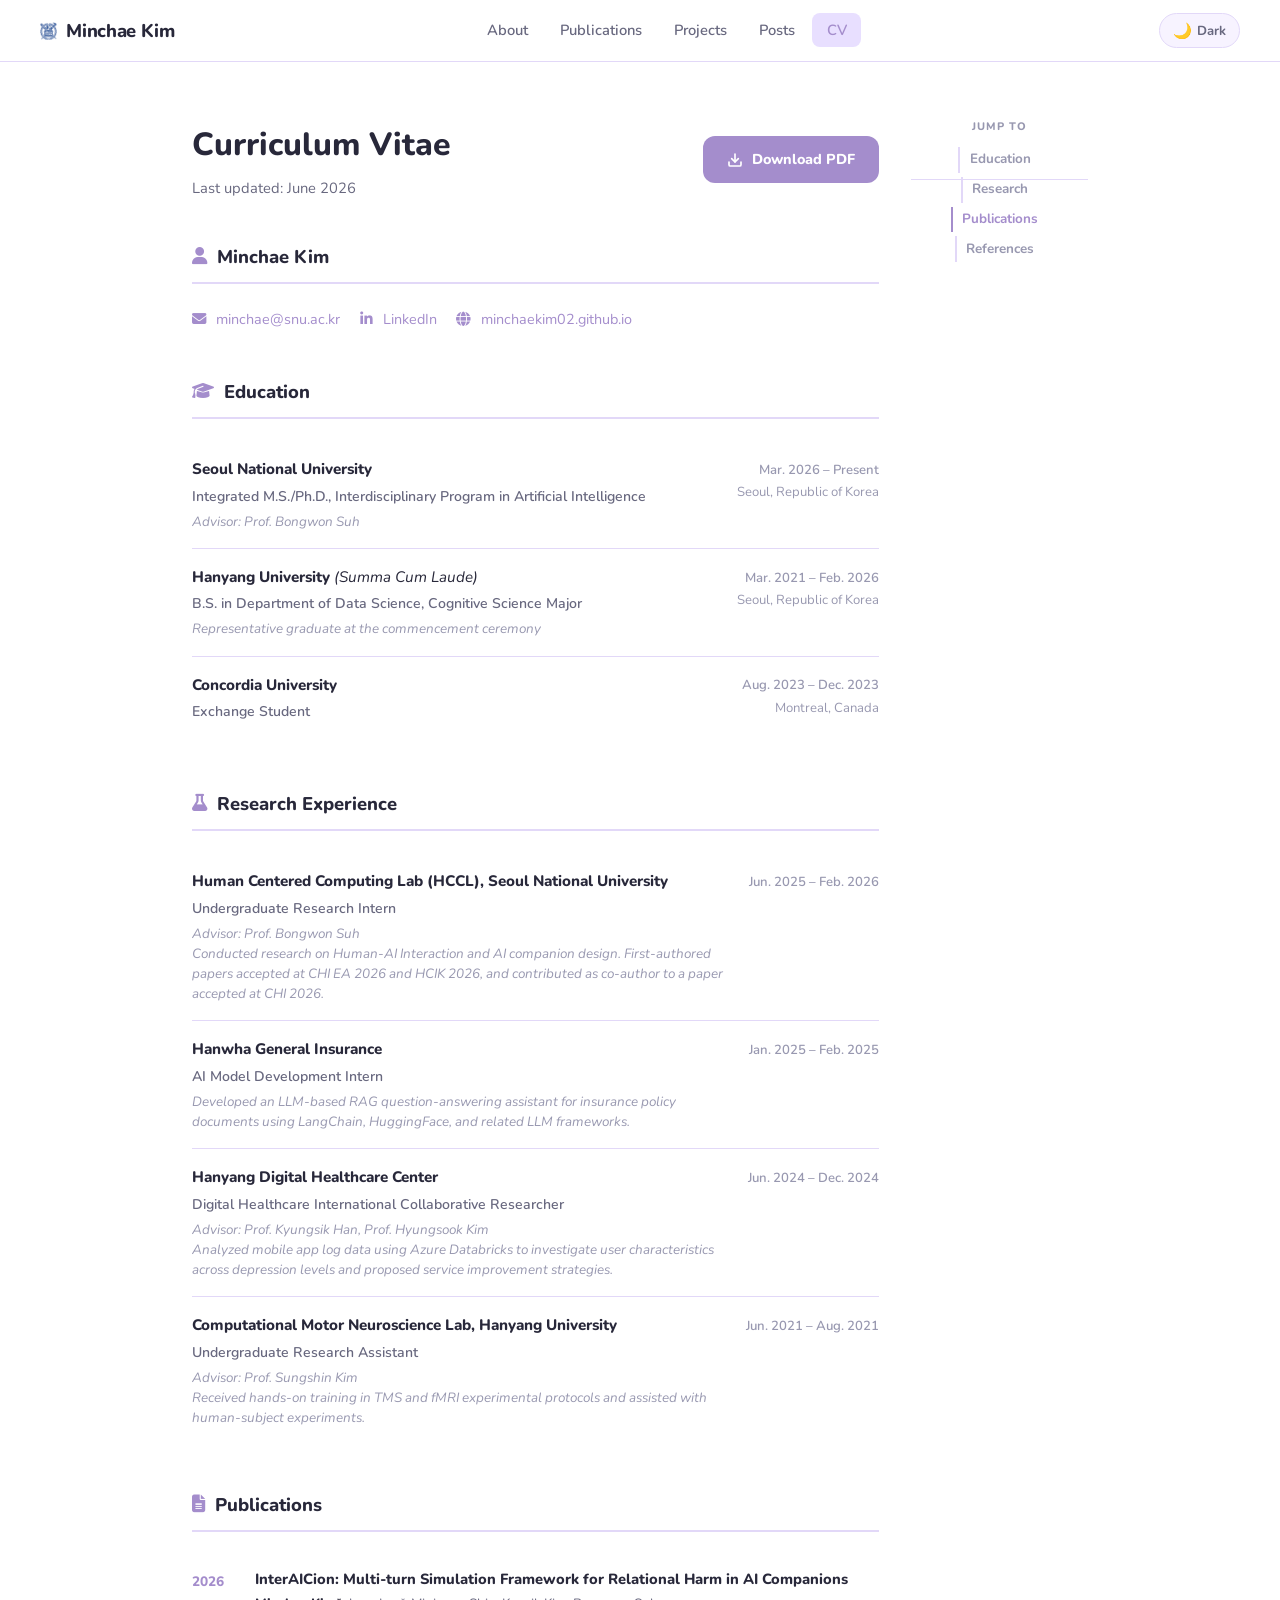
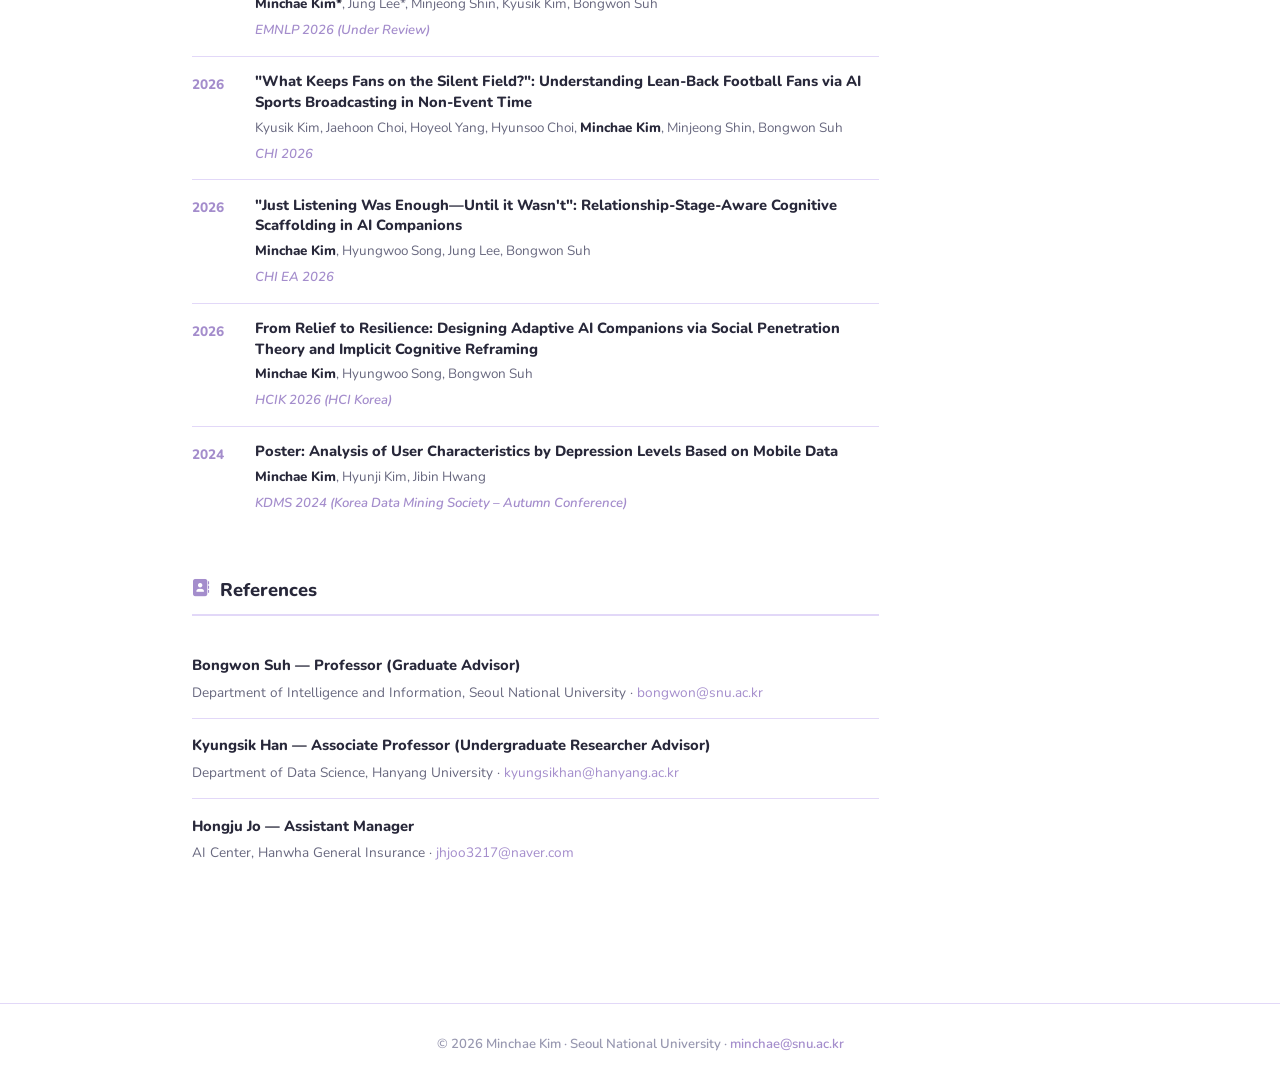
==== cv.html @ 3d3feb3a "Multiple updates: bio underline, pub links+compact+year nav, CV section nav, post revisions - About:" ====
<!DOCTYPE html>
<html lang="en">
<head>
  <meta charset="UTF-8" />
  <meta name="viewport" content="width=device-width, initial-scale=1.0" />
  <title>CV · Minchae Kim</title>
  <link rel="stylesheet" href="assets/css/style.css" />
  <link rel="stylesheet" href="https://cdnjs.cloudflare.com/ajax/libs/font-awesome/6.5.0/css/all.min.css" />
  <script src="assets/js/main.js" defer></script>
</head>
<body>

<nav>
  <div class="nav-logo">
    <img src="assets/img/snu_logo.png" alt="SNU" class="nav-snu-logo">
    <a href="index.html">Minchae Kim</a>
  </div>
  <ul class="nav-links">
    <li><a href="index.html">About</a></li>
    <li><a href="publications.html">Publications</a></li>
    <li><a href="projects.html">Projects</a></li>
    <li><a href="posts.html">Posts</a></li>
    <li><a href="cv.html">CV</a></li>
  </ul>
  <div class="nav-right">
    <button id="theme-toggle" aria-label="Toggle dark mode">
      <span class="icon">🌙</span><span>Dark</span>
    </button>
    <button id="hamburger" class="hamburger" aria-label="Menu">☰</button>
  </div>
</nav>

<main class="page-wrapper">

  <div class="cv-layout">
  <div class="cv-main">
  <div class="cv-header-actions">
    <div>
      <h1 class="page-hero-title" style="margin-bottom:0.25rem;">Curriculum Vitae</h1>
      <p class="page-hero-sub">Last updated: June 2026</p>
    </div>
    <a href="assets/CV_Minchae_Kim_2606.pdf" download class="download-btn">
      <svg xmlns="http://www.w3.org/2000/svg" viewBox="0 0 24 24" fill="none"
           stroke="currentColor" stroke-width="2.5" stroke-linecap="round" stroke-linejoin="round">
        <path d="M21 15v4a2 2 0 0 1-2 2H5a2 2 0 0 1-2-2v-4"/>
        <polyline points="7 10 12 15 17 10"/>
        <line x1="12" y1="15" x2="12" y2="3"/>
      </svg>
      Download PDF
    </a>
  </div>

  <!-- Contact -->
  <div class="cv-section" id="cv-contact">
    <h2 class="cv-section-title">
      <span class="cv-icon"><i class="fas fa-user"></i></span>
      Minchae Kim
    </h2>
    <div style="display:flex; flex-wrap:wrap; gap:1.2rem; font-size:0.9rem; color:var(--text-sub);">
      <span><i class="fas fa-envelope" style="color:var(--accent); margin-right:0.4rem;"></i>
        <a href="mailto:minchae@snu.ac.kr">minchae@snu.ac.kr</a>
      </span>
      <span><i class="fab fa-linkedin-in" style="color:var(--accent); margin-right:0.4rem;"></i>
        <a href="https://www.linkedin.com/in/minchae-kim-1b43672ab/" target="_blank" rel="noopener">LinkedIn</a>
      </span>
<span><i class="fas fa-globe" style="color:var(--accent); margin-right:0.4rem;"></i>
        <a href="https://minchaekim02.github.io" target="_blank" rel="noopener">minchaekim02.github.io</a>
      </span>
    </div>
  </div>

  <!-- Education -->
  <div class="cv-section" id="cv-education">
    <h2 class="cv-section-title">
      <span class="cv-icon"><i class="fas fa-graduation-cap"></i></span>
      Education
    </h2>

    <div class="cv-entry">
      <div class="cv-entry-main">
        <div class="cv-entry-org">Seoul National University</div>
        <div class="cv-entry-role">Integrated M.S./Ph.D., Interdisciplinary Program in Artificial Intelligence</div>
        <div class="cv-entry-detail">Advisor: Prof. Bongwon Suh</div>
      </div>
      <div>
        <div class="cv-entry-date">Mar. 2026 – Present</div>
        <div class="cv-entry-loc">Seoul, Republic of Korea</div>
      </div>
    </div>

    <div class="cv-entry">
      <div class="cv-entry-main">
        <div class="cv-entry-org">Hanyang University <span style="font-weight:400; font-style:italic;">(Summa Cum Laude)</span></div>
        <div class="cv-entry-role">B.S. in Department of Data Science, Cognitive Science Major</div>
        <div class="cv-entry-detail">Representative graduate at the commencement ceremony</div>
      </div>
      <div>
        <div class="cv-entry-date">Mar. 2021 – Feb. 2026</div>
        <div class="cv-entry-loc">Seoul, Republic of Korea</div>
      </div>
    </div>

    <div class="cv-entry">
      <div class="cv-entry-main">
        <div class="cv-entry-org">Concordia University</div>
        <div class="cv-entry-role">Exchange Student</div>
      </div>
      <div>
        <div class="cv-entry-date">Aug. 2023 – Dec. 2023</div>
        <div class="cv-entry-loc">Montreal, Canada</div>
      </div>
    </div>
  </div>

  <!-- Research Experience -->
  <div class="cv-section" id="cv-research">
    <h2 class="cv-section-title">
      <span class="cv-icon"><i class="fas fa-flask"></i></span>
      Research Experience
    </h2>

    <div class="cv-entry">
      <div class="cv-entry-main">
        <div class="cv-entry-org">Human Centered Computing Lab (HCCL), Seoul National University</div>
        <div class="cv-entry-role">Undergraduate Research Intern</div>
        <div class="cv-entry-detail">Advisor: Prof. Bongwon Suh<br>
          Conducted research on Human-AI Interaction and AI companion design. First-authored papers
          accepted at CHI EA 2026 and HCIK 2026, and contributed as co-author to a paper accepted at CHI 2026.
        </div>
      </div>
      <div>
        <div class="cv-entry-date">Jun. 2025 – Feb. 2026</div>
      </div>
    </div>

    <div class="cv-entry">
      <div class="cv-entry-main">
        <div class="cv-entry-org">Hanwha General Insurance</div>
        <div class="cv-entry-role">AI Model Development Intern</div>
        <div class="cv-entry-detail">
          Developed an LLM-based RAG question-answering assistant for insurance policy documents using LangChain, HuggingFace, and related LLM frameworks.
        </div>
      </div>
      <div>
        <div class="cv-entry-date">Jan. 2025 – Feb. 2025</div>
      </div>
    </div>

    <div class="cv-entry">
      <div class="cv-entry-main">
        <div class="cv-entry-org">Hanyang Digital Healthcare Center</div>
        <div class="cv-entry-role">Digital Healthcare International Collaborative Researcher</div>
        <div class="cv-entry-detail">
          Advisor: Prof. Kyungsik Han, Prof. Hyungsook Kim<br>
          Analyzed mobile app log data using Azure Databricks to investigate user characteristics across depression levels and proposed service improvement strategies.
        </div>
      </div>
      <div>
        <div class="cv-entry-date">Jun. 2024 – Dec. 2024</div>
      </div>
    </div>

    <div class="cv-entry">
      <div class="cv-entry-main">
        <div class="cv-entry-org">Computational Motor Neuroscience Lab, Hanyang University</div>
        <div class="cv-entry-role">Undergraduate Research Assistant</div>
        <div class="cv-entry-detail">
          Advisor: Prof. Sungshin Kim<br>
          Received hands-on training in TMS and fMRI experimental protocols and assisted with human-subject experiments.
        </div>
      </div>
      <div>
        <div class="cv-entry-date">Jun. 2021 – Aug. 2021</div>
      </div>
    </div>
  </div>

  <!-- Publications -->
  <div class="cv-section" id="cv-publications">
    <h2 class="cv-section-title">
      <span class="cv-icon"><i class="fas fa-file-alt"></i></span>
      Publications
    </h2>

    <div class="cv-pub-item">
      <div class="cv-pub-year">2026</div>
      <div class="cv-pub-content">
        <div class="cv-pub-title">InterAICion: Multi-turn Simulation Framework for Relational Harm in AI Companions</div>
        <div class="cv-pub-authors"><strong>Minchae Kim*</strong>, Jung Lee*, Minjeong Shin, Kyusik Kim, Bongwon Suh</div>
        <div class="cv-pub-venue">EMNLP 2026 (Under Review)</div>
      </div>
    </div>

    <div class="cv-pub-item">
      <div class="cv-pub-year">2026</div>
      <div class="cv-pub-content">
        <div class="cv-pub-title">"What Keeps Fans on the Silent Field?": Understanding Lean-Back Football Fans via AI Sports Broadcasting in Non-Event Time</div>
        <div class="cv-pub-authors">Kyusik Kim, Jaehoon Choi, Hoyeol Yang, Hyunsoo Choi, <strong>Minchae Kim</strong>, Minjeong Shin, Bongwon Suh</div>
        <div class="cv-pub-venue">CHI 2026</div>
      </div>
    </div>

    <div class="cv-pub-item">
      <div class="cv-pub-year">2026</div>
      <div class="cv-pub-content">
        <div class="cv-pub-title">"Just Listening Was Enough—Until it Wasn't": Relationship-Stage-Aware Cognitive Scaffolding in AI Companions</div>
        <div class="cv-pub-authors"><strong>Minchae Kim</strong>, Hyungwoo Song, Jung Lee, Bongwon Suh</div>
        <div class="cv-pub-venue">CHI EA 2026</div>
      </div>
    </div>

    <div class="cv-pub-item">
      <div class="cv-pub-year">2026</div>
      <div class="cv-pub-content">
        <div class="cv-pub-title">From Relief to Resilience: Designing Adaptive AI Companions via Social Penetration Theory and Implicit Cognitive Reframing</div>
        <div class="cv-pub-authors"><strong>Minchae Kim</strong>, Hyungwoo Song, Bongwon Suh</div>
        <div class="cv-pub-venue">HCIK 2026 (HCI Korea)</div>
      </div>
    </div>

    <div class="cv-pub-item">
      <div class="cv-pub-year">2024</div>
      <div class="cv-pub-content">
        <div class="cv-pub-title">Poster: Analysis of User Characteristics by Depression Levels Based on Mobile Data</div>
        <div class="cv-pub-authors"><strong>Minchae Kim</strong>, Hyunji Kim, Jibin Hwang</div>
        <div class="cv-pub-venue">KDMS 2024 (Korea Data Mining Society – Autumn Conference)</div>
      </div>
    </div>
  </div>

  <!-- References -->
  <div class="cv-section" id="cv-references">
    <h2 class="cv-section-title">
      <span class="cv-icon"><i class="fas fa-address-book"></i></span>
      References
    </h2>

    <div class="cv-ref-item">
      <div class="cv-ref-name">Bongwon Suh — Professor (Graduate Advisor)</div>
      <div class="cv-ref-info">
        Department of Intelligence and Information, Seoul National University ·
        <a href="mailto:bongwon@snu.ac.kr">bongwon@snu.ac.kr</a>
      </div>
    </div>

    <div class="cv-ref-item">
      <div class="cv-ref-name">Kyungsik Han — Associate Professor (Undergraduate Researcher Advisor)</div>
      <div class="cv-ref-info">
        Department of Data Science, Hanyang University ·
        <a href="mailto:kyungsikhan@hanyang.ac.kr">kyungsikhan@hanyang.ac.kr</a>
      </div>
    </div>

    <div class="cv-ref-item">
      <div class="cv-ref-name">Hongju Jo — Assistant Manager</div>
      <div class="cv-ref-info">
        AI Center, Hanwha General Insurance ·
        <a href="mailto:jhjoo3217@naver.com">jhjoo3217@naver.com</a>
      </div>
    </div>
  </div>

  </div><!-- /cv-main -->

  <nav class="section-side-nav" id="cv-section-nav">
    <span class="side-nav-label">Jump to</span>
    <a href="#cv-education" class="side-nav-item" data-target="cv-education">Education</a>
    <a href="#cv-research" class="side-nav-item" data-target="cv-research">Research</a>
    <a href="#cv-publications" class="side-nav-item" data-target="cv-publications">Publications</a>
    <a href="#cv-references" class="side-nav-item" data-target="cv-references">References</a>
  </nav>

  </div><!-- /cv-layout -->
</main>

<footer>
  © 2026 Minchae Kim · Seoul National University ·
  <a href="mailto:minchae@snu.ac.kr">minchae@snu.ac.kr</a>
</footer>

</body>
</html>
---- assets/css/style.css ----
@import url('https://fonts.googleapis.com/css2?family=Nunito:ital,wght@0,300;0,400;0,500;0,600;0,700;0,800;1,400&display=swap');

html { scroll-behavior: smooth; }

/* ── CSS Variables ── */
:root {
  --bg: #ffffff;
  --bg-2: #faf7ff;
  --bg-3: #f3eeff;
  --card: #f7f3ff;
  --card-hover: #ede5ff;
  --text: #28283a;
  --text-sub: #68687f;
  --text-light: #9898b0;
  --accent: #a48dcc;
  --accent-hover: #8f78b8;
  --accent-soft: #e8dfff;
  --pink: #f7c5d8;
  --pink-soft: #fff0f5;
  --blue: #b8d8ea;
  --blue-soft: #eaf4fb;
  --mint: #b8e4d8;
  --border: #e2d8f8;
  --shadow: 0 4px 24px rgba(160, 130, 210, 0.10);
  --shadow-md: 0 8px 32px rgba(160, 130, 210, 0.15);
  --nav-bg: rgba(255, 255, 255, 0.92);
  --radius: 18px;
  --radius-sm: 10px;
  --transition: 0.25s ease;
  --tag-radius: 20px;
}

[data-theme="dark"] {
  --bg: #13132a;
  --bg-2: #191930;
  --bg-3: #1f1f3e;
  --card: #222244;
  --card-hover: #2a2a58;
  --text: #e8e8f8;
  --text-sub: #9898c0;
  --text-light: #6868a0;
  --accent: #b0a0dc;
  --accent-hover: #c8baf0;
  --accent-soft: #2e265a;
  --pink: #d4769a;
  --pink-soft: #2a1a28;
  --blue: #7ab0cc;
  --blue-soft: #1a2a38;
  --mint: #7abcb0;
  --border: #333368;
  --shadow: 0 4px 24px rgba(0, 0, 0, 0.30);
  --shadow-md: 0 8px 32px rgba(0, 0, 0, 0.40);
  --nav-bg: rgba(19, 19, 42, 0.94);
}

/* ── Reset & Base ── */
*, *::before, *::after { box-sizing: border-box; margin: 0; padding: 0; }

html { scroll-behavior: smooth; }

body {
  font-family: 'Nunito', sans-serif;
  background: var(--bg);
  color: var(--text);
  line-height: 1.7;
  transition: background var(--transition), color var(--transition);
  min-height: 100vh;
}

a { color: var(--accent); text-decoration: none; transition: color var(--transition); }
a:hover { color: var(--accent-hover); }

img { max-width: 100%; }

/* ── Navigation ── */
nav {
  position: sticky;
  top: 0;
  z-index: 100;
  background: var(--nav-bg);
  backdrop-filter: blur(14px);
  -webkit-backdrop-filter: blur(14px);
  border-bottom: 1px solid var(--border);
  padding: 0 2.5rem;
  display: flex;
  align-items: center;
  justify-content: space-between;
  height: 62px;
  transition: background var(--transition), border-color var(--transition);
}

.nav-logo {
  display: flex;
  align-items: center;
  gap: 0.55rem;
}

.nav-snu-logo {
  height: 18px;
  width: auto;
  opacity: 0.75;
  flex-shrink: 0;
  transition: opacity var(--transition);
}

.nav-snu-logo:hover { opacity: 1; }

[data-theme="dark"] .nav-snu-logo { filter: brightness(0) invert(1); opacity: 0.75; }

.nav-logo a {
  font-size: 1.15rem;
  font-weight: 800;
  color: var(--text);
  letter-spacing: -0.3px;
}

.nav-logo a:hover { color: var(--accent); }

.nav-links {
  display: flex;
  list-style: none;
  gap: 0.2rem;
  align-items: center;
}

.nav-links a {
  color: var(--text-sub);
  font-size: 0.92rem;
  font-weight: 600;
  padding: 0.45rem 0.9rem;
  border-radius: 8px;
  transition: color var(--transition), background var(--transition);
}

.nav-links a:hover,
.nav-links a.active {
  color: var(--accent);
  background: var(--accent-soft);
}

.nav-right {
  display: flex;
  align-items: center;
  gap: 0.6rem;
}

#theme-toggle {
  background: var(--card);
  border: 1.5px solid var(--border);
  border-radius: 50px;
  cursor: pointer;
  padding: 0.38rem 0.8rem;
  display: flex;
  align-items: center;
  gap: 0.35rem;
  font-size: 0.82rem;
  font-weight: 700;
  color: var(--text-sub);
  font-family: 'Nunito', sans-serif;
  transition: all var(--transition);
}

#theme-toggle:hover {
  background: var(--accent-soft);
  border-color: var(--accent);
  color: var(--accent);
}

#theme-toggle .icon { font-size: 0.95rem; }

/* ── Layout Containers ── */
.page-wrapper {
  max-width: 960px;
  margin: 0 auto;
  padding: 3.5rem 2rem 5rem;
}

.page-wrapper.wide {
  max-width: 1060px;
}

.page-wrapper.fullwidth {
  max-width: 100%;
  padding-left: 3rem;
  padding-right: 3rem;
}

/* ── Section Headers ── */
.section-title {
  font-size: 1.6rem;
  font-weight: 800;
  color: var(--text);
  margin-bottom: 0.3rem;
}

.section-line {
  width: 48px;
  height: 4px;
  background: linear-gradient(90deg, var(--accent), var(--pink));
  border-radius: 4px;
  margin-bottom: 2rem;
}

/* ── ABOUT PAGE ── */
.about-grid {
  display: grid;
  grid-template-columns: 265px 1fr;
  gap: 3.5rem;
  align-items: start;
  padding-top: 1rem;
}

.about-left {
  display: flex;
  flex-direction: column;
  align-items: center;
  gap: 1.4rem;
  position: sticky;
  top: 82px;
}

.profile-photo-wrap {
  width: 242px;
  height: 242px;
  border-radius: 50%;
  overflow: hidden;
  border: 4px solid var(--accent-soft);
  box-shadow: 0 0 0 6px var(--bg-2), var(--shadow-md);
  background: var(--bg-3);
  display: flex;
  align-items: center;
  justify-content: center;
}

.profile-photo-wrap img {
  width: 100%;
  height: 100%;
  object-fit: cover;
}

.photo-placeholder {
  width: 100%;
  height: 100%;
  display: flex;
  flex-direction: column;
  align-items: center;
  justify-content: center;
  gap: 0.4rem;
  color: var(--text-light);
  font-size: 0.78rem;
  font-weight: 600;
  text-align: center;
  background: linear-gradient(135deg, var(--accent-soft) 0%, var(--pink-soft) 100%);
}

.photo-placeholder .ph-icon { font-size: 2.4rem; opacity: 0.5; }

.social-links {
  display: flex;
  gap: 0.6rem;
}

.social-btn {
  width: 40px;
  height: 40px;
  border-radius: 10px;
  background: var(--card);
  border: 1.5px solid var(--border);
  display: flex;
  align-items: center;
  justify-content: center;
  color: var(--text-sub);
  font-size: 1rem;
  transition: all var(--transition);
  text-decoration: none;
}

.social-btn:hover {
  background: var(--accent-soft);
  border-color: var(--accent);
  color: var(--accent);
  transform: translateY(-2px);
  box-shadow: var(--shadow);
}

.about-right { }

.about-name {
  font-size: 2.4rem;
  font-weight: 800;
  color: var(--text);
  line-height: 1.1;
  margin-bottom: 0.4rem;
}

.about-title {
  font-size: 1.05rem;
  font-weight: 700;
  color: var(--accent);
  margin-bottom: 0.3rem;
}

.about-affil {
  font-size: 0.9rem;
  color: var(--text-sub);
  font-weight: 600;
  margin-bottom: 1.8rem;
}

.about-bio {
  font-size: 0.96rem;
  color: var(--text-sub);
  line-height: 1.85;
  margin-bottom: 2rem;
}

.about-bio p { margin-bottom: 0.9rem; }
.about-bio p:last-child { margin-bottom: 0; }

.bio-underline {
  text-decoration: underline;
  text-decoration-color: var(--accent);
  text-underline-offset: 3px;
  text-decoration-thickness: 1.5px;
}

.interests-grid {
  display: flex;
  flex-wrap: wrap;
  gap: 0.45rem;
  justify-content: center;
}

.about-left .interests-grid {
  margin-top: 0.3rem;
}

.interests-label {
  font-size: 0.72rem;
  font-weight: 800;
  color: var(--text-light);
  letter-spacing: 1.2px;
  text-transform: uppercase;
  text-align: center;
  margin-top: 0.3rem;
}

.about-left .interest-chip {
  font-size: 0.72rem;
  padding: 0.2rem 0.6rem;
}

.interest-chip {
  background: var(--accent-soft);
  color: var(--accent);
  border-radius: 20px;
  padding: 0.35rem 1rem;
  font-size: 0.83rem;
  font-weight: 700;
  border: 1.5px solid transparent;
  transition: all var(--transition);
}

.interest-chip:hover {
  border-color: var(--accent);
  transform: translateY(-1px);
}

.interest-chip.pink  { background: #fff0f5; color: #c0507a; }
.interest-chip.blue  { background: #e8f3fb; color: #3a80a8; }
.interest-chip.mint  { background: #eafaf5; color: #3a9e7a; }
.interest-chip.coral { background: #fff0e8; color: #c86020; }
.interest-chip.rose  { background: #ffeaef; color: #c02858; }
.interest-chip.yellow{ background: #fffbea; color: #9a7800; }

[data-theme="dark"] .interest-chip.pink  { background: #2a1828; color: #e080b0; }
[data-theme="dark"] .interest-chip.blue  { background: #182030; color: #78b8d8; }
[data-theme="dark"] .interest-chip.mint  { background: #182a28; color: #68b8a0; }
[data-theme="dark"] .interest-chip.coral { background: #2a1808; color: #f08040; }
[data-theme="dark"] .interest-chip.rose  { background: #280818; color: #f07090; }
[data-theme="dark"] .interest-chip.yellow{ background: #282008; color: #e0b040; }

/* ── News / Updates ── */
.news-section { margin-top: 1rem; }

.news-title {
  font-size: 1.05rem;
  font-weight: 800;
  color: var(--text);
  margin-bottom: 0.8rem;
  display: flex;
  align-items: center;
  gap: 0.5rem;
}

.news-list { list-style: none; }

.news-list li {
  display: flex;
  gap: 1rem;
  padding: 0.6rem 0;
  border-bottom: 1px solid var(--border);
  font-size: 0.88rem;
}

.news-list li:last-child { border-bottom: none; }

.news-date {
  color: var(--accent);
  font-weight: 700;
  white-space: nowrap;
  min-width: 90px;
  font-size: 0.82rem;
}

.news-text { color: var(--text-sub); }

/* ── PUBLICATIONS PAGE ── */
.filter-bar {
  display: flex;
  flex-wrap: wrap;
  gap: 0.5rem;
  margin-bottom: 2.2rem;
}

.filter-btn {
  background: var(--card);
  border: 1.5px solid var(--border);
  border-radius: 20px;
  padding: 0.4rem 1.1rem;
  font-size: 0.84rem;
  font-weight: 700;
  color: var(--text-sub);
  cursor: pointer;
  font-family: 'Nunito', sans-serif;
  transition: all var(--transition);
}

.filter-btn:hover,
.filter-btn.active {
  background: var(--accent);
  border-color: var(--accent);
  color: #fff;
  transform: translateY(-1px);
  box-shadow: 0 4px 12px rgba(160, 130, 210, 0.30);
}

.pub-year-group { margin-bottom: 2.5rem; }

.pub-year-label {
  font-size: 0.82rem;
  font-weight: 800;
  color: var(--text-light);
  letter-spacing: 1.5px;
  text-transform: uppercase;
  margin-bottom: 1rem;
  padding-bottom: 0.4rem;
  border-bottom: 1.5px solid var(--border);
}

.pub-layout {
  display: flex;
  gap: 2rem;
  align-items: flex-start;
}

.pub-main { flex: 1; min-width: 0; }

.cv-layout {
  display: flex;
  gap: 2rem;
  align-items: flex-start;
}

.cv-main { flex: 1; min-width: 0; }

/* ── Section side nav (publications year + CV sections) ── */
.section-side-nav {
  position: sticky;
  top: 5.5rem;
  display: flex;
  flex-direction: column;
  gap: 0.25rem;
  min-width: 80px;
}

.side-nav-label {
  font-size: 0.68rem;
  font-weight: 800;
  color: var(--text-light);
  text-transform: uppercase;
  letter-spacing: 1px;
  margin-bottom: 0.4rem;
}

.side-nav-item {
  font-size: 0.84rem;
  font-weight: 700;
  color: var(--text-light);
  text-decoration: none;
  padding: 0.22rem 0.6rem;
  border-left: 2px solid var(--border);
  transition: color var(--transition), border-color var(--transition);
  line-height: 1.4;
}

.side-nav-item:hover,
.side-nav-item.active {
  color: var(--accent);
  border-left-color: var(--accent);
}

.pub-card {
  background: var(--card);
  border: 1.5px solid var(--border);
  border-radius: var(--radius-sm);
  padding: 1rem 1.3rem;
  margin-bottom: 0.75rem;
  transition: all var(--transition);
  display: flex;
  flex-direction: column;
  gap: 0.4rem;
}

.pub-card:hover {
  background: var(--card-hover);
  border-color: var(--accent);
  box-shadow: var(--shadow);
  transform: translateY(-2px);
}

.pub-card.hidden { display: none; }

.pub-title {
  font-size: 0.93rem;
  font-weight: 800;
  color: var(--text);
  line-height: 1.4;
}

.pub-title a {
  color: inherit;
  text-decoration: none;
}

.pub-title a:hover {
  color: var(--accent);
  text-decoration: underline;
  text-underline-offset: 3px;
}

.pub-authors {
  font-size: 0.875rem;
  color: var(--text-sub);
  line-height: 1.5;
}

.pub-authors strong {
  color: var(--text);
  font-weight: 800;
}

.pub-venue-row {
  display: flex;
  align-items: center;
  gap: 0.55rem;
  flex-wrap: wrap;
  margin-top: 0.15rem;
}

.pub-venue {
  font-size: 0.83rem;
  color: var(--accent);
  font-weight: 700;
  font-style: italic;
}

.pub-tag {
  background: var(--accent-soft);
  color: var(--accent);
  border-radius: var(--tag-radius);
  padding: 0.22rem 0.75rem;
  font-size: 0.76rem;
  font-weight: 700;
}

/* 7-color pub-tag system:
   default=AI Companion(lavender), blue=HCI, mint=NLP/LLM,
   pink=Mental Health, coral=Sports, yellow=Simulation, indigo=Data Mining */
.pub-tag.pink   { background: #fff0f5; color: #c4567a; }
.pub-tag.blue   { background: #e8f3fb; color: #3a80a8; }
.pub-tag.mint   { background: #eafaf5; color: #3a9e7a; }
.pub-tag.coral  { background: #fff0e8; color: #c86020; }
.pub-tag.yellow { background: #fffbea; color: #9a7800; }
.pub-tag.indigo { background: #eeeeff; color: #5060b0; }

[data-theme="dark"] .pub-tag.pink   { background: #2a1828; color: #e080a8; }
[data-theme="dark"] .pub-tag.blue   { background: #182030; color: #78b8d4; }
[data-theme="dark"] .pub-tag.mint   { background: #182a28; color: #68b4a4; }
[data-theme="dark"] .pub-tag.coral  { background: #2a1808; color: #f08040; }
[data-theme="dark"] .pub-tag.yellow { background: #282008; color: #e0b040; }
[data-theme="dark"] .pub-tag.indigo { background: #181838; color: #9898e0; }

.pub-badge {
  background: linear-gradient(135deg, var(--pink) 0%, var(--accent) 100%);
  color: white;
  border-radius: 6px;
  padding: 0.18rem 0.6rem;
  font-size: 0.72rem;
  font-weight: 800;
  letter-spacing: 0.3px;
}

.pub-badge.under-review {
  background: linear-gradient(135deg, #c8c8e0, #a0a0cc);
}

/* ── CV PAGE ── */
.cv-header-actions {
  display: flex;
  align-items: center;
  justify-content: space-between;
  margin-bottom: 2.5rem;
  flex-wrap: wrap;
  gap: 1rem;
}

.download-btn {
  display: inline-flex;
  align-items: center;
  gap: 0.55rem;
  background: var(--accent);
  color: white;
  border-radius: 12px;
  padding: 0.7rem 1.5rem;
  font-size: 0.9rem;
  font-weight: 800;
  font-family: 'Nunito', sans-serif;
  border: none;
  cursor: pointer;
  transition: all var(--transition);
  text-decoration: none;
}

.download-btn:hover {
  background: var(--accent-hover);
  color: white;
  transform: translateY(-2px);
  box-shadow: 0 6px 20px rgba(160, 130, 210, 0.35);
}

.download-btn svg { width: 16px; height: 16px; }

.cv-section {
  margin-bottom: 2.8rem;
}

.cv-section-title {
  font-size: 1.15rem;
  font-weight: 800;
  color: var(--text);
  padding-bottom: 0.6rem;
  border-bottom: 2.5px solid var(--border);
  margin-bottom: 1.4rem;
  display: flex;
  align-items: center;
  gap: 0.6rem;
}

.cv-section-title .cv-icon { color: var(--accent); font-size: 1.1rem; }

.cv-entry {
  display: grid;
  grid-template-columns: 1fr auto;
  gap: 0.3rem 1.5rem;
  padding: 1rem 0;
  border-bottom: 1px solid var(--border);
}

.cv-entry:last-child { border-bottom: none; }

.cv-entry-main { }

.cv-entry-org {
  font-size: 0.95rem;
  font-weight: 800;
  color: var(--text);
  margin-bottom: 0.1rem;
}

.cv-entry-role {
  font-size: 0.88rem;
  color: var(--text-sub);
  font-weight: 600;
  margin-bottom: 0.2rem;
}

.cv-entry-detail {
  font-size: 0.84rem;
  color: var(--text-light);
  font-style: italic;
  line-height: 1.5;
}

.cv-entry-date {
  font-size: 0.82rem;
  color: var(--text-light);
  font-weight: 600;
  white-space: nowrap;
  text-align: right;
  padding-top: 0.1rem;
}

.cv-entry-loc {
  font-size: 0.82rem;
  color: var(--text-light);
  text-align: right;
}

.cv-pub-item {
  padding: 0.9rem 0;
  border-bottom: 1px solid var(--border);
  display: flex;
  gap: 1.2rem;
}

.cv-pub-item:last-child { border-bottom: none; }

.cv-pub-year {
  font-size: 0.85rem;
  font-weight: 800;
  color: var(--accent);
  min-width: 44px;
  padding-top: 0.1rem;
}

.cv-pub-content { flex: 1; }

.cv-pub-title {
  font-size: 0.92rem;
  font-weight: 800;
  color: var(--text);
  line-height: 1.4;
  margin-bottom: 0.25rem;
}

.cv-pub-authors {
  font-size: 0.84rem;
  color: var(--text-sub);
  margin-bottom: 0.2rem;
}

.cv-pub-authors strong {
  color: var(--text);
  font-weight: 800;
}

.cv-pub-venue {
  font-size: 0.82rem;
  color: var(--accent);
  font-style: italic;
  font-weight: 600;
}

.cv-ref-item {
  padding: 0.9rem 0;
  border-bottom: 1px solid var(--border);
}

.cv-ref-item:last-child { border-bottom: none; }

.cv-ref-name {
  font-size: 0.92rem;
  font-weight: 800;
  color: var(--text);
  margin-bottom: 0.15rem;
}

.cv-ref-info {
  font-size: 0.85rem;
  color: var(--text-sub);
}

/* ── RESEARCH PAGE ── */
.research-intro {
  font-size: 0.97rem;
  color: var(--text-sub);
  line-height: 1.85;
  max-width: 700px;
  margin-bottom: 2.5rem;
}

.research-areas {
  display: grid;
  grid-template-columns: repeat(auto-fill, minmax(260px, 1fr));
  gap: 1.2rem;
  margin-bottom: 3rem;
}

.research-card {
  background: var(--card);
  border: 1.5px solid var(--border);
  border-radius: var(--radius);
  padding: 1.5rem;
  transition: all var(--transition);
}

.research-card:hover {
  background: var(--card-hover);
  border-color: var(--accent);
  box-shadow: var(--shadow);
  transform: translateY(-2px);
}

.research-card-icon {
  font-size: 1.7rem;
  margin-bottom: 0.8rem;
}

.research-card-title {
  font-size: 0.97rem;
  font-weight: 800;
  color: var(--text);
  margin-bottom: 0.5rem;
}

.research-card-desc {
  font-size: 0.85rem;
  color: var(--text-sub);
  line-height: 1.65;
}

/* ── PROJECTS PAGE ── */
.projects-grid {
  display: grid;
  grid-template-columns: repeat(3, 1fr);
  gap: 1.2rem;
}

@media (max-width: 1020px) {
  .projects-grid { grid-template-columns: repeat(2, 1fr); }
}

.project-card {
  background: var(--card);
  border: 1.5px solid var(--border);
  border-radius: var(--radius);
  padding: 1.6rem;
  transition: all var(--transition);
  display: flex;
  flex-direction: column;
  gap: 0.7rem;
}

.project-card:hover {
  background: var(--card-hover);
  border-color: var(--accent);
  box-shadow: var(--shadow-md);
  transform: translateY(-3px);
}

.project-header {
  display: flex;
  align-items: flex-start;
  justify-content: space-between;
  gap: 1rem;
}

.project-status {
  background: var(--accent-soft);
  color: var(--accent);
  border-radius: 6px;
  padding: 0.2rem 0.65rem;
  font-size: 0.73rem;
  font-weight: 800;
  white-space: nowrap;
}

.project-status.ongoing {
  background: #e8f8ee;
  color: #3a9e6a;
}

[data-theme="dark"] .project-status.ongoing {
  background: #1a3028;
  color: #68d098;
}

.project-title {
  font-size: 1rem;
  font-weight: 800;
  color: var(--text);
  line-height: 1.35;
}

.project-desc {
  font-size: 0.875rem;
  color: var(--text-sub);
  line-height: 1.7;
}

.project-tech {
  display: flex;
  flex-wrap: wrap;
  gap: 0.4rem;
  margin-top: 0.3rem;
}

.tech-tag {
  background: var(--bg-2);
  color: var(--text-light);
  border: 1px solid var(--border);
  border-radius: 6px;
  padding: 0.2rem 0.65rem;
  font-size: 0.76rem;
  font-weight: 700;
}

.project-venue {
  font-size: 0.83rem;
  color: var(--accent);
  font-weight: 700;
  font-style: italic;
}

/* ── Page Header ── */
.page-hero {
  padding: 2rem 0 2.5rem;
  border-bottom: 1.5px solid var(--border);
  margin-bottom: 2.8rem;
}

.page-hero-title {
  font-size: 2rem;
  font-weight: 800;
  color: var(--text);
  margin-bottom: 0.4rem;
}

.page-hero-sub {
  font-size: 0.92rem;
  color: var(--text-sub);
}

/* compact header (no border, less gap) */
.pub-page-header {
  padding: 2rem 0 1.4rem;
  margin-bottom: 1.4rem;
}

.pub-header-note {
  font-size: 0.82rem;
  font-weight: 400;
  color: var(--text-light);
  margin-left: 0.7rem;
  vertical-align: middle;
}

/* ── Project List (compact row style) ── */
.projects-list {
  display: flex;
  flex-direction: column;
}

details.project-row {
  border-bottom: 1px solid var(--border);
  border-left: 3px solid transparent;
  padding-left: 1rem;
  transition: border-color var(--transition), background var(--transition);
}

details.project-row:first-child { border-top: 1px solid var(--border); }

details.project-row { border-left-color: var(--accent); }

details.project-row[open] { background: var(--bg-2); border-radius: 0 8px 8px 0; }

details.project-row > summary {
  list-style: none;
  padding: 0.9rem 0.2rem;
  cursor: pointer;
  user-select: none;
}

details.project-row > summary::-webkit-details-marker { display: none; }

.proj-summary-main {
  display: flex;
  align-items: center;
  gap: 0.7rem;
}

.proj-title {
  flex: 1;
  font-size: 0.92rem;
  font-weight: 700;
  color: var(--text);
  line-height: 1.4;
}

.proj-date {
  font-size: 0.78rem;
  color: var(--text-light);
  white-space: nowrap;
  font-weight: 600;
  flex-shrink: 0;
}

.proj-chevron {
  font-size: 0.68rem;
  color: var(--text-light);
  flex-shrink: 0;
  transition: transform var(--transition);
}

details.project-row[open] .proj-chevron { transform: rotate(180deg); }

.proj-venue-tag {
  font-size: 0.75rem;
  font-weight: 700;
  color: var(--text-sub);
  background: var(--card);
  border: 1px solid var(--border);
  border-radius: 6px;
  padding: 0.18rem 0.6rem;
}

.proj-body {
  display: flex;
  flex-direction: column;
  gap: 0.6rem;
  padding: 0.4rem 0.2rem 1.1rem 0;
}

.proj-body .proj-venue-tag { align-self: flex-start; }

.proj-desc {
  font-size: 0.875rem;
  color: var(--text-sub);
  line-height: 1.72;
  margin: 0;
}

.proj-list {
  margin: 0;
  padding-left: 1.2rem;
  display: flex;
  flex-direction: column;
  gap: 0.25rem;
}

.proj-list li {
  font-size: 0.875rem;
  color: var(--text-sub);
  line-height: 1.65;
}

.project-meta-row {
  display: flex;
  align-items: center;
  gap: 0.6rem;
  flex-wrap: wrap;
}

/* ── Posts listing ── */
.posts-subtitle {
  font-size: 0.95rem;
  color: var(--text-light);
  margin-top: 0.3rem;
  font-weight: 500;
}

.posts-list {
  display: flex;
  flex-direction: column;
  gap: 0;
  margin-top: 0.5rem;
}

.post-card-link {
  text-decoration: none;
  color: inherit;
}

.post-card {
  padding: 1.6rem 0;
  border-bottom: 1px solid var(--border);
  transition: background var(--transition);
}

.post-card:first-of-type { border-top: 1px solid var(--border); }

.post-card-link:hover .post-card { background: var(--bg-2); padding-left: 0.8rem; border-radius: 0 8px 8px 0; border-left: 3px solid var(--accent); }

.post-card.has-thumb { display: flex; align-items: flex-start; gap: 1.2rem; }
.post-card-text { flex: 1; min-width: 0; }
.post-card-thumb {
  width: 80px;
  height: 80px;
  object-fit: cover;
  border-radius: 8px;
  flex-shrink: 0;
  align-self: center;
}

.post-card-date {
  font-size: 0.78rem;
  color: var(--text-light);
  font-weight: 600;
  margin: 0 0 0.35rem 0;
}

.post-card-title {
  font-size: 1.05rem;
  font-weight: 800;
  color: var(--text);
  margin: 0 0 0.55rem 0;
  line-height: 1.4;
}

.post-card-excerpt {
  font-size: 0.875rem;
  color: var(--text-sub);
  line-height: 1.7;
  margin: 0;
  display: -webkit-box;
  -webkit-line-clamp: 3;
  -webkit-box-orient: vertical;
  overflow: hidden;
}

/* ── Single post page ── */
.post-page { max-width: 900px; }

.post-header {
  margin-bottom: 2.5rem;
}

.post-back {
  font-size: 0.82rem;
  font-weight: 700;
  color: var(--accent);
  text-decoration: none;
  display: inline-flex;
  align-items: center;
  gap: 0.4rem;
  margin-bottom: 1.2rem;
}

.post-back:hover { color: var(--accent-hover); }

.post-date {
  font-size: 0.82rem;
  color: var(--text-light);
  font-weight: 600;
  margin: 0 0 0.6rem 0;
}

.post-title {
  font-size: 1.7rem;
  font-weight: 900;
  line-height: 1.3;
  color: var(--text);
  margin: 0;
}

.post-body {
  font-size: 0.97rem;
  line-height: 1.85;
  color: var(--text-sub);
}

.post-body p {
  margin: 0 0 1.3rem 0;
}

.post-body h2 {
  font-size: 1.15rem;
  font-weight: 800;
  color: var(--text);
  margin: 2.2rem 0 0.9rem 0;
}

.post-quote {
  border-left: 3px solid var(--accent);
  margin: 1.6rem 0;
  padding: 0.7rem 1.2rem;
  background: var(--bg-2);
  border-radius: 0 8px 8px 0;
  font-style: italic;
  font-size: 0.97rem;
  color: var(--text);
  font-weight: 600;
  line-height: 1.7;
}

.post-figure {
  float: right;
  margin: 0.2rem 0 1.2rem 1.8rem;
  width: 320px;
}

.post-img {
  width: 100%;
  border-radius: 10px;
  display: block;
}

.post-body::after {
  content: "";
  display: table;
  clear: both;
}

@media (max-width: 640px) {
  .post-figure {
    float: none;
    width: 100%;
    margin: 1rem 0;
  }
}

.post-divider {
  border: none;
  border-top: 1.5px solid var(--border);
  margin: 2.5rem 0;
}

/* ── Posts empty state ── */
.posts-empty {
  padding: 4rem 0;
  text-align: center;
  color: var(--text-light);
  font-size: 1rem;
  font-weight: 600;
}

/* ── Footer ── */
footer {
  border-top: 1.5px solid var(--border);
  padding: 1.8rem 2.5rem;
  text-align: center;
  font-size: 0.82rem;
  color: var(--text-light);
  font-weight: 600;
}

footer a { color: var(--accent); }

/* ── Mobile Responsive ── */
.hamburger {
  display: none;
  background: none;
  border: none;
  cursor: pointer;
  padding: 0.3rem;
  color: var(--text);
  font-size: 1.3rem;
}

@media (max-width: 768px) {
  nav { padding: 0 1.2rem; }

  .nav-links {
    display: none;
    position: absolute;
    top: 62px;
    left: 0;
    right: 0;
    background: var(--nav-bg);
    backdrop-filter: blur(14px);
    flex-direction: column;
    padding: 1rem;
    border-bottom: 1px solid var(--border);
    gap: 0.2rem;
  }

  .nav-links.open { display: flex; }

  .hamburger { display: block; }

  .about-grid {
    grid-template-columns: 1fr;
    gap: 2rem;
  }

  .about-left {
    position: static;
    flex-direction: column;
    align-items: center;
    gap: 1rem;
  }

  .profile-photo-wrap { width: 150px; height: 150px; }

  .about-name { font-size: 1.8rem; }

  .projects-grid { grid-template-columns: 1fr; }

  .research-areas { grid-template-columns: 1fr; }

  .page-wrapper { padding: 2rem 1.2rem 4rem; }

  .cv-entry { grid-template-columns: 1fr; }
  .cv-entry-date, .cv-entry-loc { text-align: left; }
}

@media (max-width: 480px) {
  .about-left { flex-direction: column; }
  .about-name { font-size: 1.6rem; }
  .filter-bar { gap: 0.4rem; }
  .filter-btn { font-size: 0.8rem; padding: 0.35rem 0.85rem; }
}
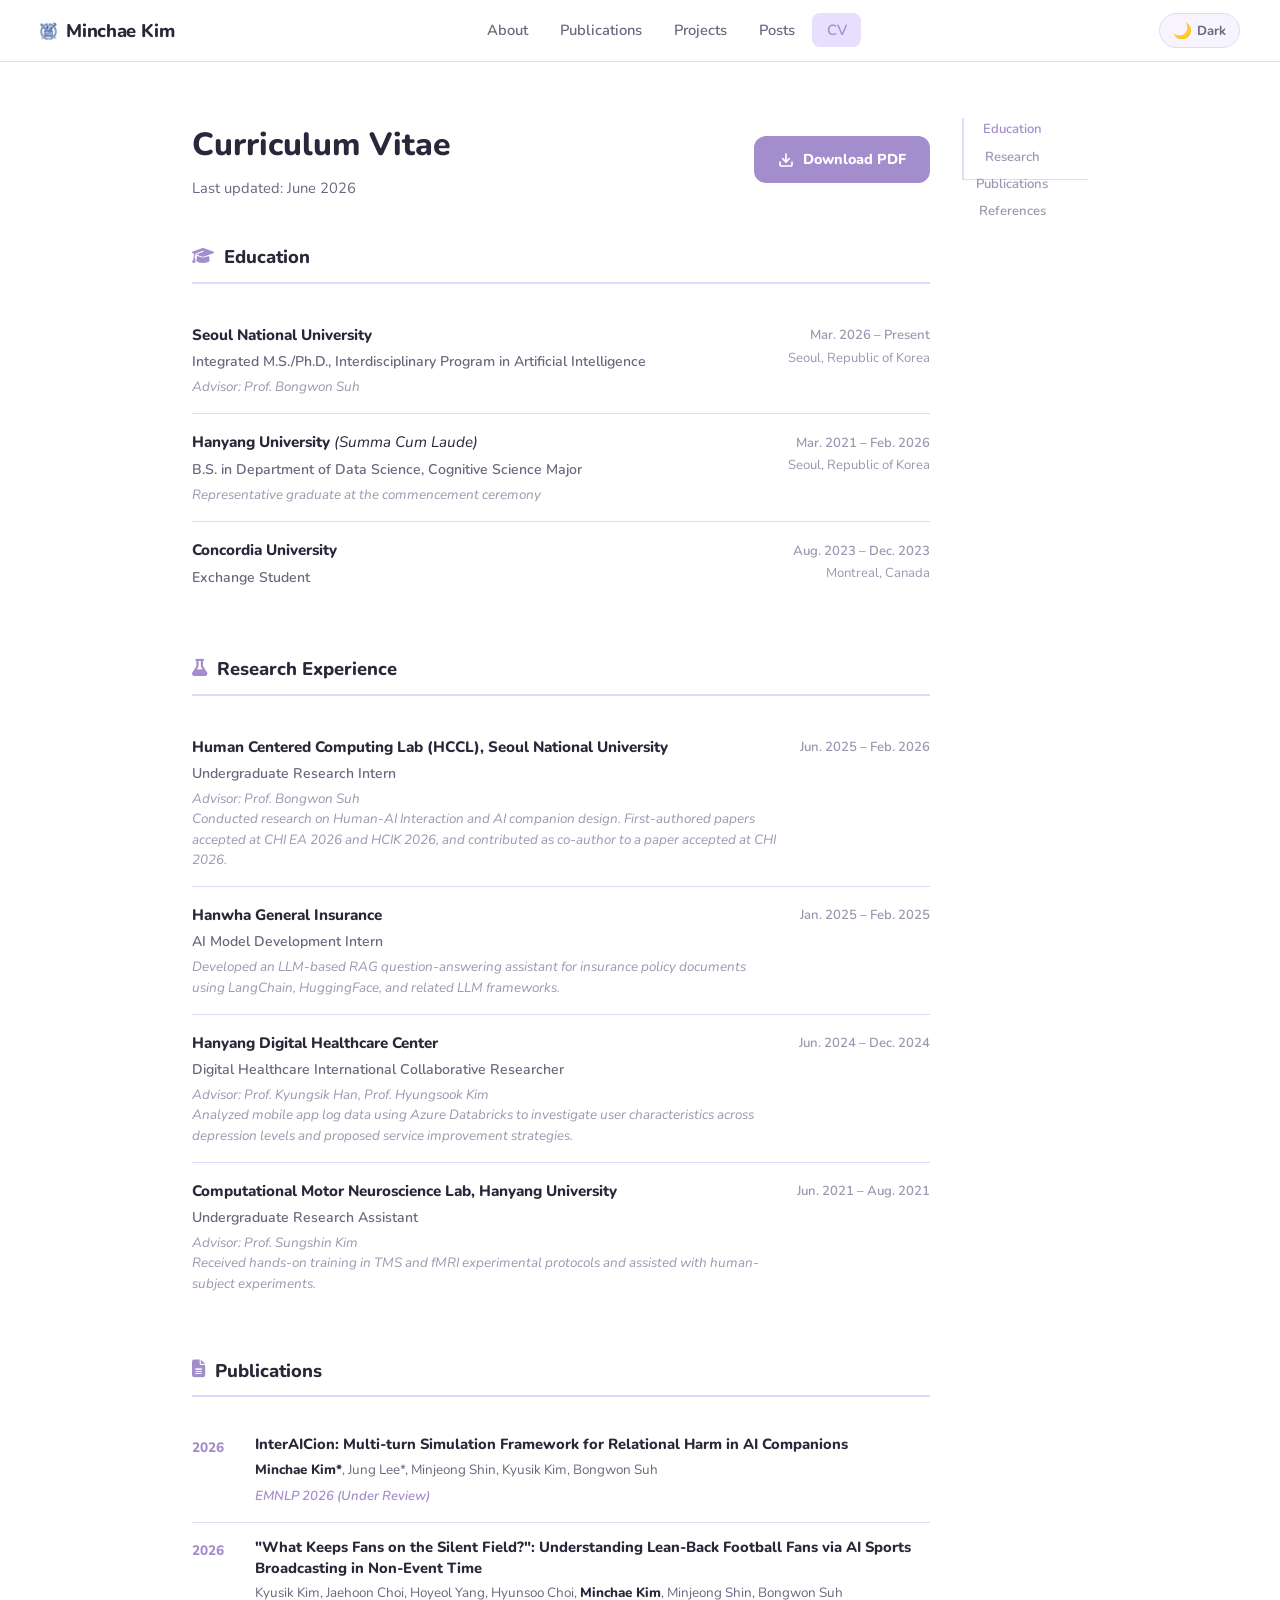
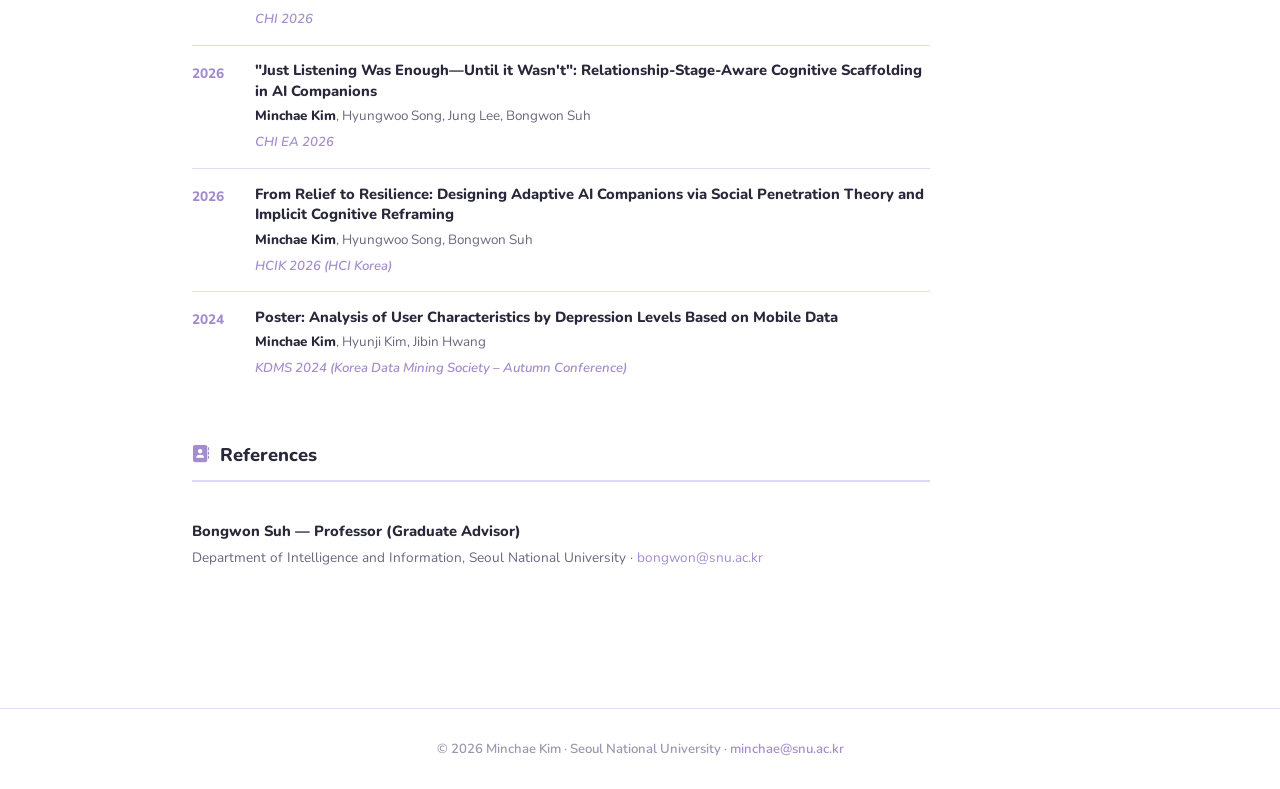
==== commit 7fef2ddc: "Publications, CV, side nav fixes - Publications: move filter bar next to heading, smaller filter but" ====
--- a/cv.html
+++ b/cv.html
@@ -50,25 +50,6 @@
     </a>
   </div>
 
-  <!-- Contact -->
-  <div class="cv-section" id="cv-contact">
-    <h2 class="cv-section-title">
-      <span class="cv-icon"><i class="fas fa-user"></i></span>
-      Minchae Kim
-    </h2>
-    <div style="display:flex; flex-wrap:wrap; gap:1.2rem; font-size:0.9rem; color:var(--text-sub);">
-      <span><i class="fas fa-envelope" style="color:var(--accent); margin-right:0.4rem;"></i>
-        <a href="mailto:minchae@snu.ac.kr">minchae@snu.ac.kr</a>
-      </span>
-      <span><i class="fab fa-linkedin-in" style="color:var(--accent); margin-right:0.4rem;"></i>
-        <a href="https://www.linkedin.com/in/minchae-kim-1b43672ab/" target="_blank" rel="noopener">LinkedIn</a>
-      </span>
-<span><i class="fas fa-globe" style="color:var(--accent); margin-right:0.4rem;"></i>
-        <a href="https://minchaekim02.github.io" target="_blank" rel="noopener">minchaekim02.github.io</a>
-      </span>
-    </div>
-  </div>
-
   <!-- Education -->
   <div class="cv-section" id="cv-education">
     <h2 class="cv-section-title">
@@ -243,27 +224,11 @@
       </div>
     </div>
 
-    <div class="cv-ref-item">
-      <div class="cv-ref-name">Kyungsik Han — Associate Professor (Undergraduate Researcher Advisor)</div>
-      <div class="cv-ref-info">
-        Department of Data Science, Hanyang University ·
-        <a href="mailto:kyungsikhan@hanyang.ac.kr">kyungsikhan@hanyang.ac.kr</a>
-      </div>
-    </div>
-
-    <div class="cv-ref-item">
-      <div class="cv-ref-name">Hongju Jo — Assistant Manager</div>
-      <div class="cv-ref-info">
-        AI Center, Hanwha General Insurance ·
-        <a href="mailto:jhjoo3217@naver.com">jhjoo3217@naver.com</a>
-      </div>
-    </div>
   </div>
 
   </div><!-- /cv-main -->
 
   <nav class="section-side-nav" id="cv-section-nav">
-    <span class="side-nav-label">Jump to</span>
     <a href="#cv-education" class="side-nav-item" data-target="cv-education">Education</a>
     <a href="#cv-research" class="side-nav-item" data-target="cv-research">Research</a>
     <a href="#cv-publications" class="side-nav-item" data-target="cv-publications">Publications</a>
--- a/assets/css/style.css
+++ b/assets/css/style.css
@@ -317,12 +317,19 @@
 .about-bio p { margin-bottom: 0.9rem; }
 .about-bio p:last-child { margin-bottom: 0; }
 
-.bio-underline {
-  text-decoration: underline;
-  text-decoration-color: var(--accent);
-  text-underline-offset: 3px;
-  text-decoration-thickness: 1.5px;
-}
+.about-quote {
+  border-left: 3px solid var(--accent);
+  margin: 1.2rem 0 0 0;
+  padding: 0.65rem 1.1rem;
+  background: var(--bg-2);
+  border-radius: 0 8px 8px 0;
+  font-style: italic;
+  font-size: 0.95rem;
+  color: var(--text);
+  font-weight: 600;
+  line-height: 1.7;
+}
+
 
 .interests-grid {
   display: flex;
@@ -427,8 +434,8 @@
   background: var(--card);
   border: 1.5px solid var(--border);
   border-radius: 20px;
-  padding: 0.4rem 1.1rem;
-  font-size: 0.84rem;
+  padding: 0.28rem 0.85rem;
+  font-size: 0.78rem;
   font-weight: 700;
   color: var(--text-sub);
   cursor: pointer;
@@ -480,8 +487,11 @@
   top: 5.5rem;
   display: flex;
   flex-direction: column;
-  gap: 0.25rem;
-  min-width: 80px;
+  gap: 0.18rem;
+  min-width: 72px;
+  padding-left: 0.75rem;
+  border-left: 2px solid var(--border);
+  align-self: flex-start;
 }
 
 .side-nav-label {
@@ -490,24 +500,22 @@
   color: var(--text-light);
   text-transform: uppercase;
   letter-spacing: 1px;
-  margin-bottom: 0.4rem;
+  margin-bottom: 0.3rem;
 }
 
 .side-nav-item {
-  font-size: 0.84rem;
-  font-weight: 700;
+  font-size: 0.82rem;
+  font-weight: 600;
   color: var(--text-light);
   text-decoration: none;
-  padding: 0.22rem 0.6rem;
-  border-left: 2px solid var(--border);
-  transition: color var(--transition), border-color var(--transition);
-  line-height: 1.4;
+  padding: 0.15rem 0;
+  transition: color var(--transition);
+  line-height: 1.5;
 }
 
 .side-nav-item:hover,
 .side-nav-item.active {
   color: var(--accent);
-  border-left-color: var(--accent);
 }
 
 .pub-card {
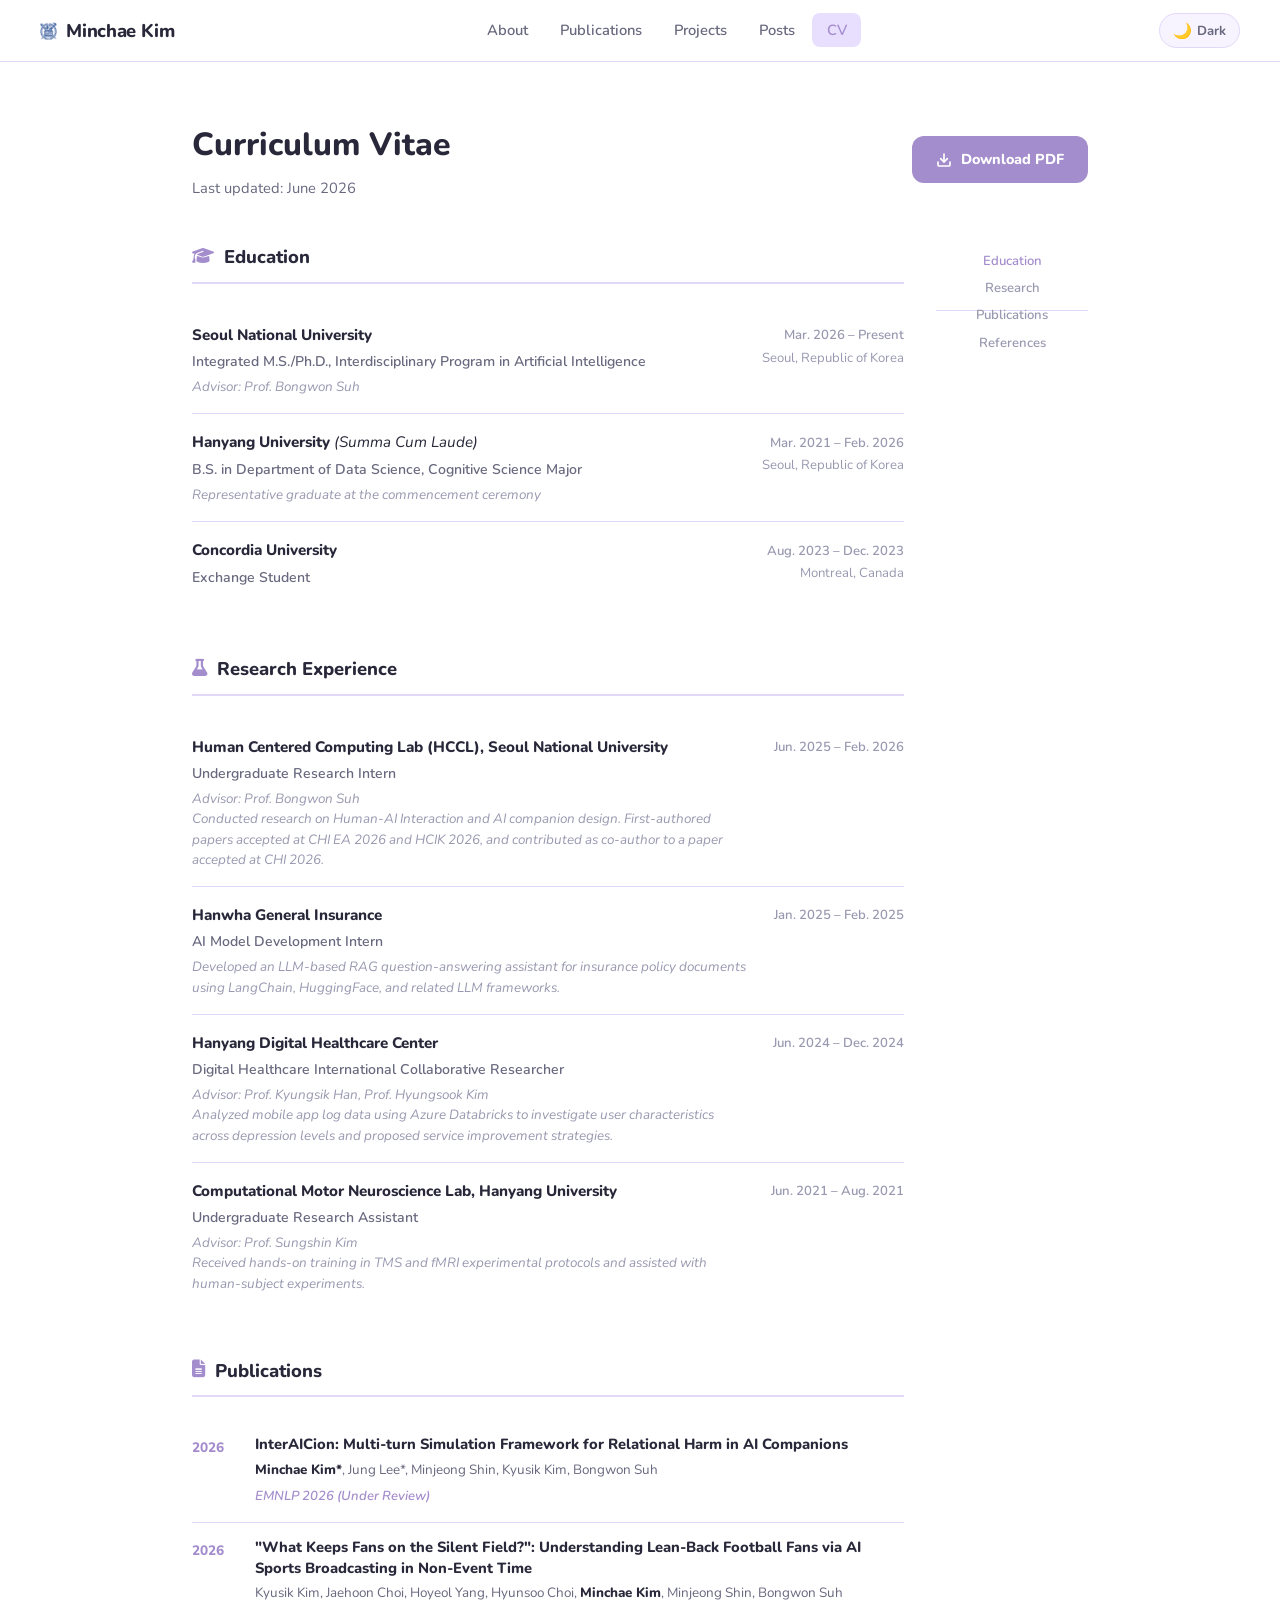
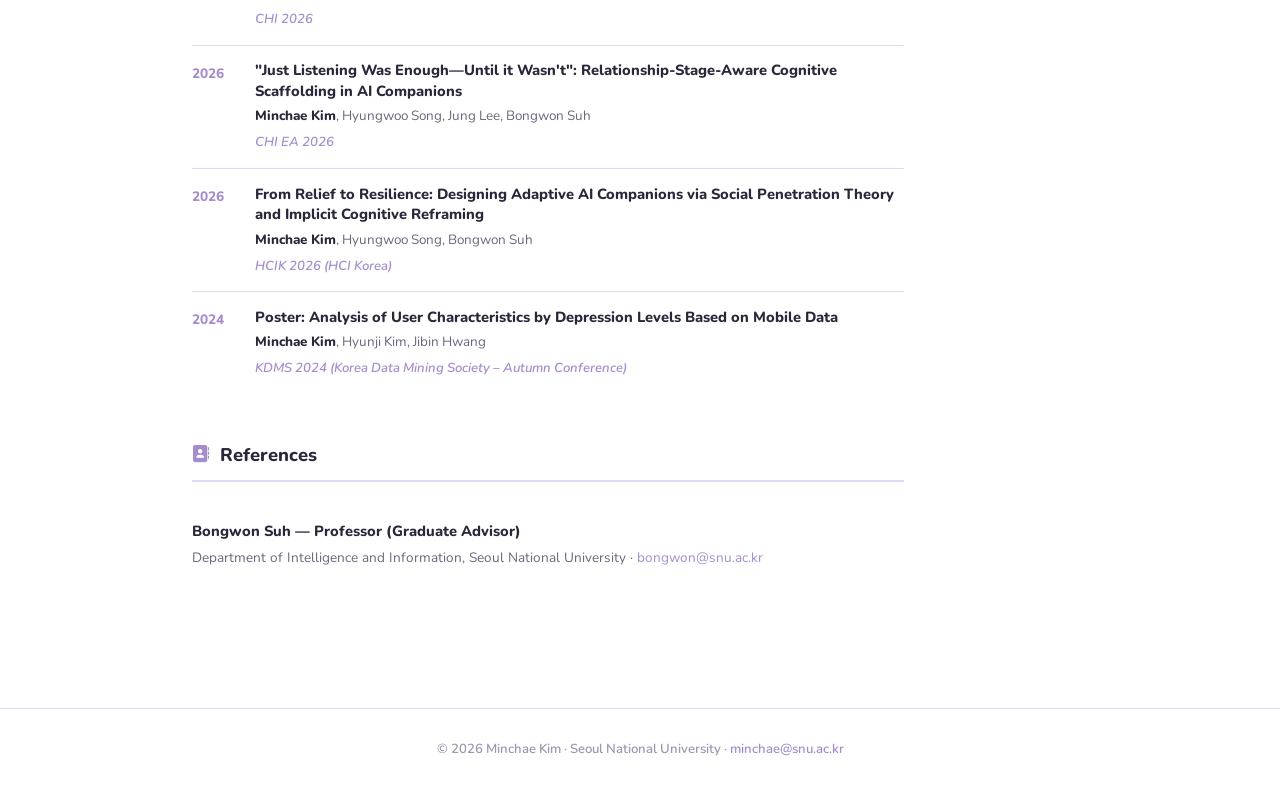
==== commit eac17b71: "Fix side nav alignment, remove weird line, move project chevron left - CV: move cv-header-actions ou" ====
--- a/cv.html
+++ b/cv.html
@@ -32,8 +32,6 @@
 
 <main class="page-wrapper">
 
-  <div class="cv-layout">
-  <div class="cv-main">
   <div class="cv-header-actions">
     <div>
       <h1 class="page-hero-title" style="margin-bottom:0.25rem;">Curriculum Vitae</h1>
@@ -50,6 +48,9 @@
     </a>
   </div>
 
+  <div class="cv-layout">
+  <div class="cv-main">
+
   <!-- Education -->
   <div class="cv-section" id="cv-education">
     <h2 class="cv-section-title">
--- a/assets/css/style.css
+++ b/assets/css/style.css
@@ -489,9 +489,12 @@
   flex-direction: column;
   gap: 0.18rem;
   min-width: 72px;
-  padding-left: 0.75rem;
-  border-left: 2px solid var(--border);
   align-self: flex-start;
+  margin-top: 0.5rem;
+}
+
+#pub-year-nav {
+  margin-top: 2.5rem;
 }
 
 .side-nav-label {
@@ -1006,6 +1009,17 @@
   line-height: 1.4;
 }
 
+.proj-cat {
+  font-size: 0.7rem;
+  font-weight: 700;
+  color: var(--text-light);
+  border: 1.5px solid var(--border);
+  border-radius: 4px;
+  padding: 0.1rem 0.45rem;
+  white-space: nowrap;
+  flex-shrink: 0;
+}
+
 .proj-date {
   font-size: 0.78rem;
   color: var(--text-light);
@@ -1021,7 +1035,7 @@
   transition: transform var(--transition);
 }
 
-details.project-row[open] .proj-chevron { transform: rotate(180deg); }
+details.project-row[open] .proj-chevron { transform: rotate(90deg); }
 
 .proj-venue-tag {
   font-size: 0.75rem;
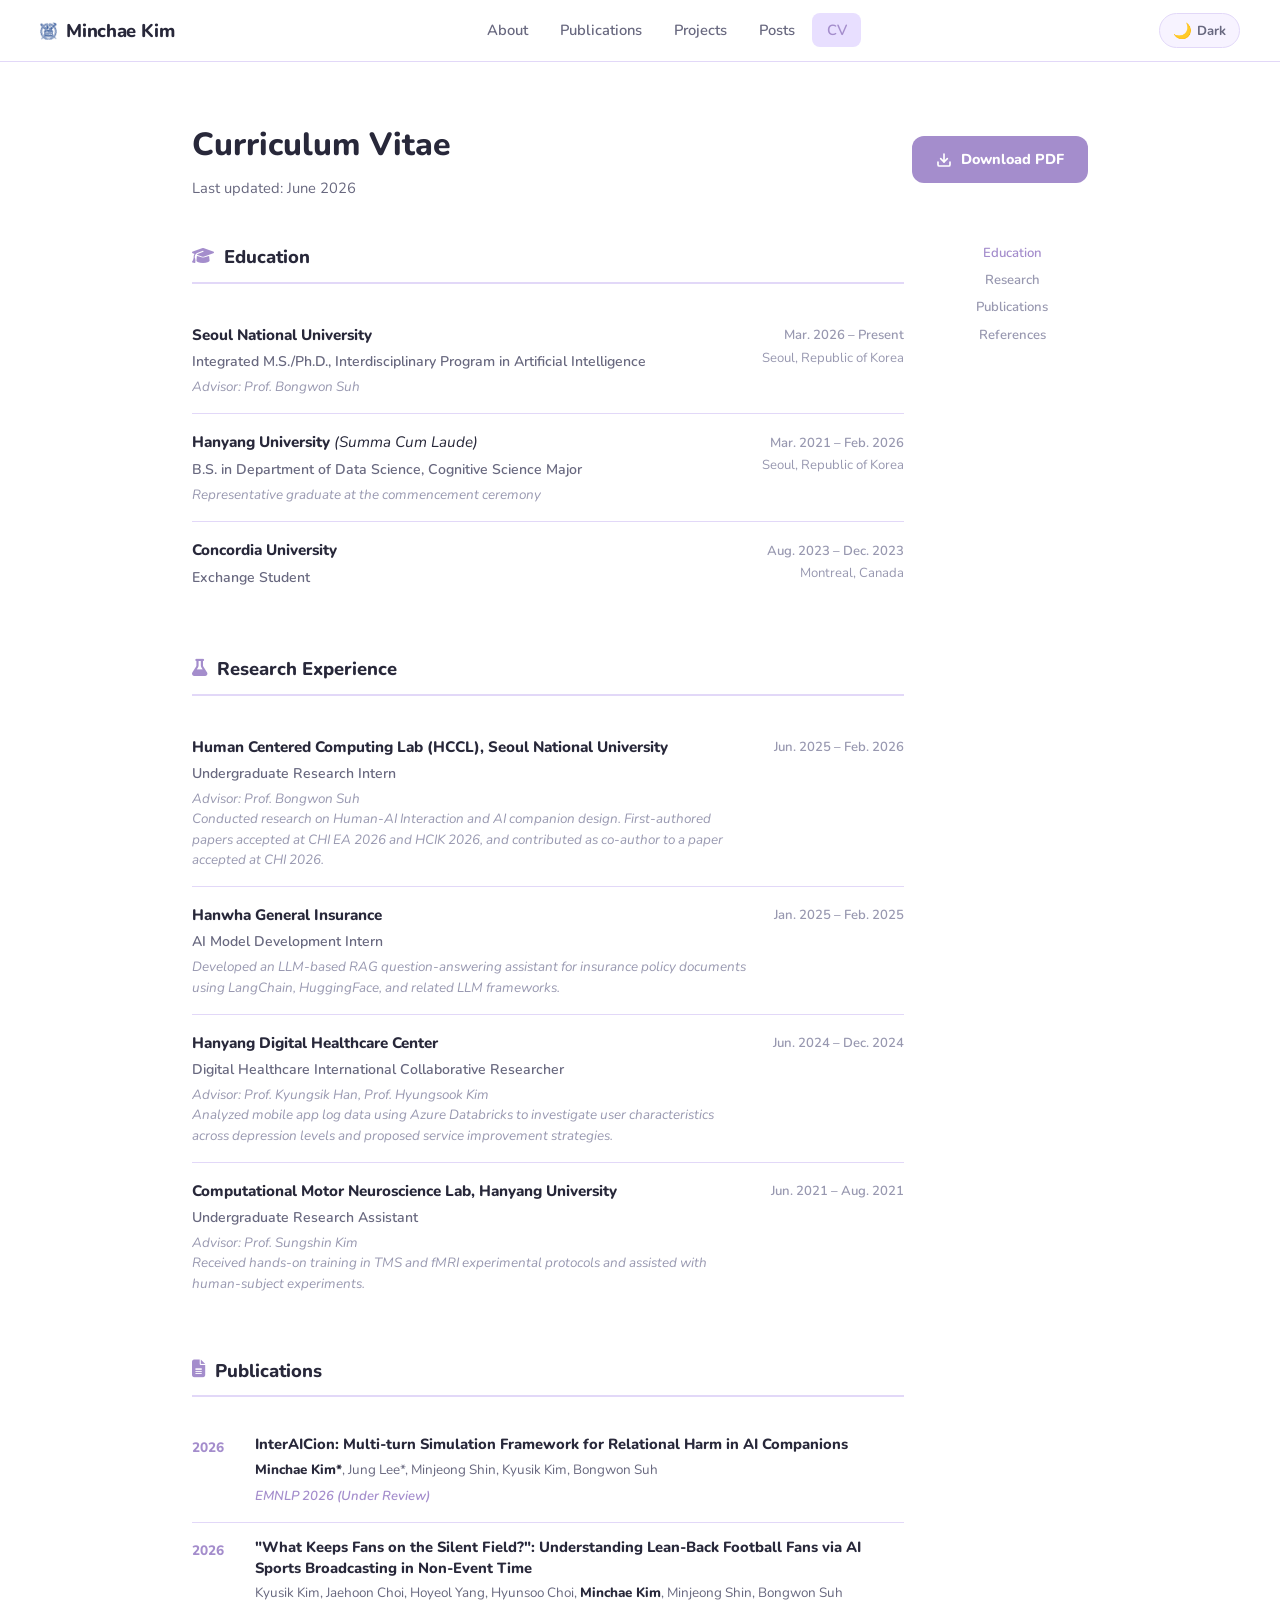
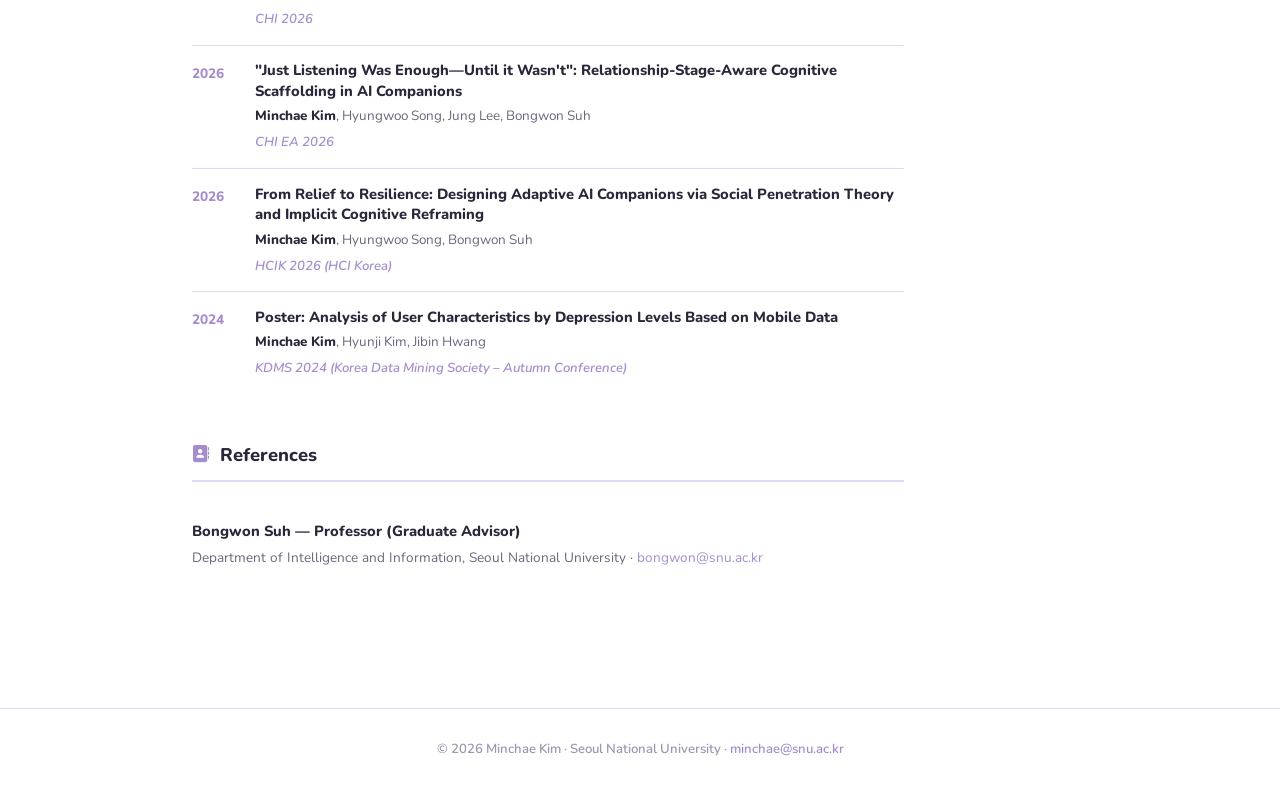
==== commit 2fd78da9: "Force CSS cache refresh with ?v=3 query string on all pages Co-Authored-By: Claude Sonnet 4.6 <norep" ====
--- a/cv.html
+++ b/cv.html
@@ -4,7 +4,7 @@
   <meta charset="UTF-8" />
   <meta name="viewport" content="width=device-width, initial-scale=1.0" />
   <title>CV · Minchae Kim</title>
-  <link rel="stylesheet" href="assets/css/style.css" />
+  <link rel="stylesheet" href="assets/css/style.css?v=3" />
   <link rel="stylesheet" href="https://cdnjs.cloudflare.com/ajax/libs/font-awesome/6.5.0/css/all.min.css" />
   <script src="assets/js/main.js" defer></script>
 </head>
--- a/assets/css/style.css
+++ b/assets/css/style.css
@@ -490,11 +490,12 @@
   gap: 0.18rem;
   min-width: 72px;
   align-self: flex-start;
-  margin-top: 0.5rem;
+  border: none;
+  outline: none;
 }
 
 #pub-year-nav {
-  margin-top: 2.5rem;
+  margin-top: 4rem;
 }
 
 .side-nav-label {
@@ -1035,7 +1036,7 @@
   transition: transform var(--transition);
 }
 
-details.project-row[open] .proj-chevron { transform: rotate(90deg); }
+details.project-row[open] .proj-chevron { transform: rotate(180deg); }
 
 .proj-venue-tag {
   font-size: 0.75rem;
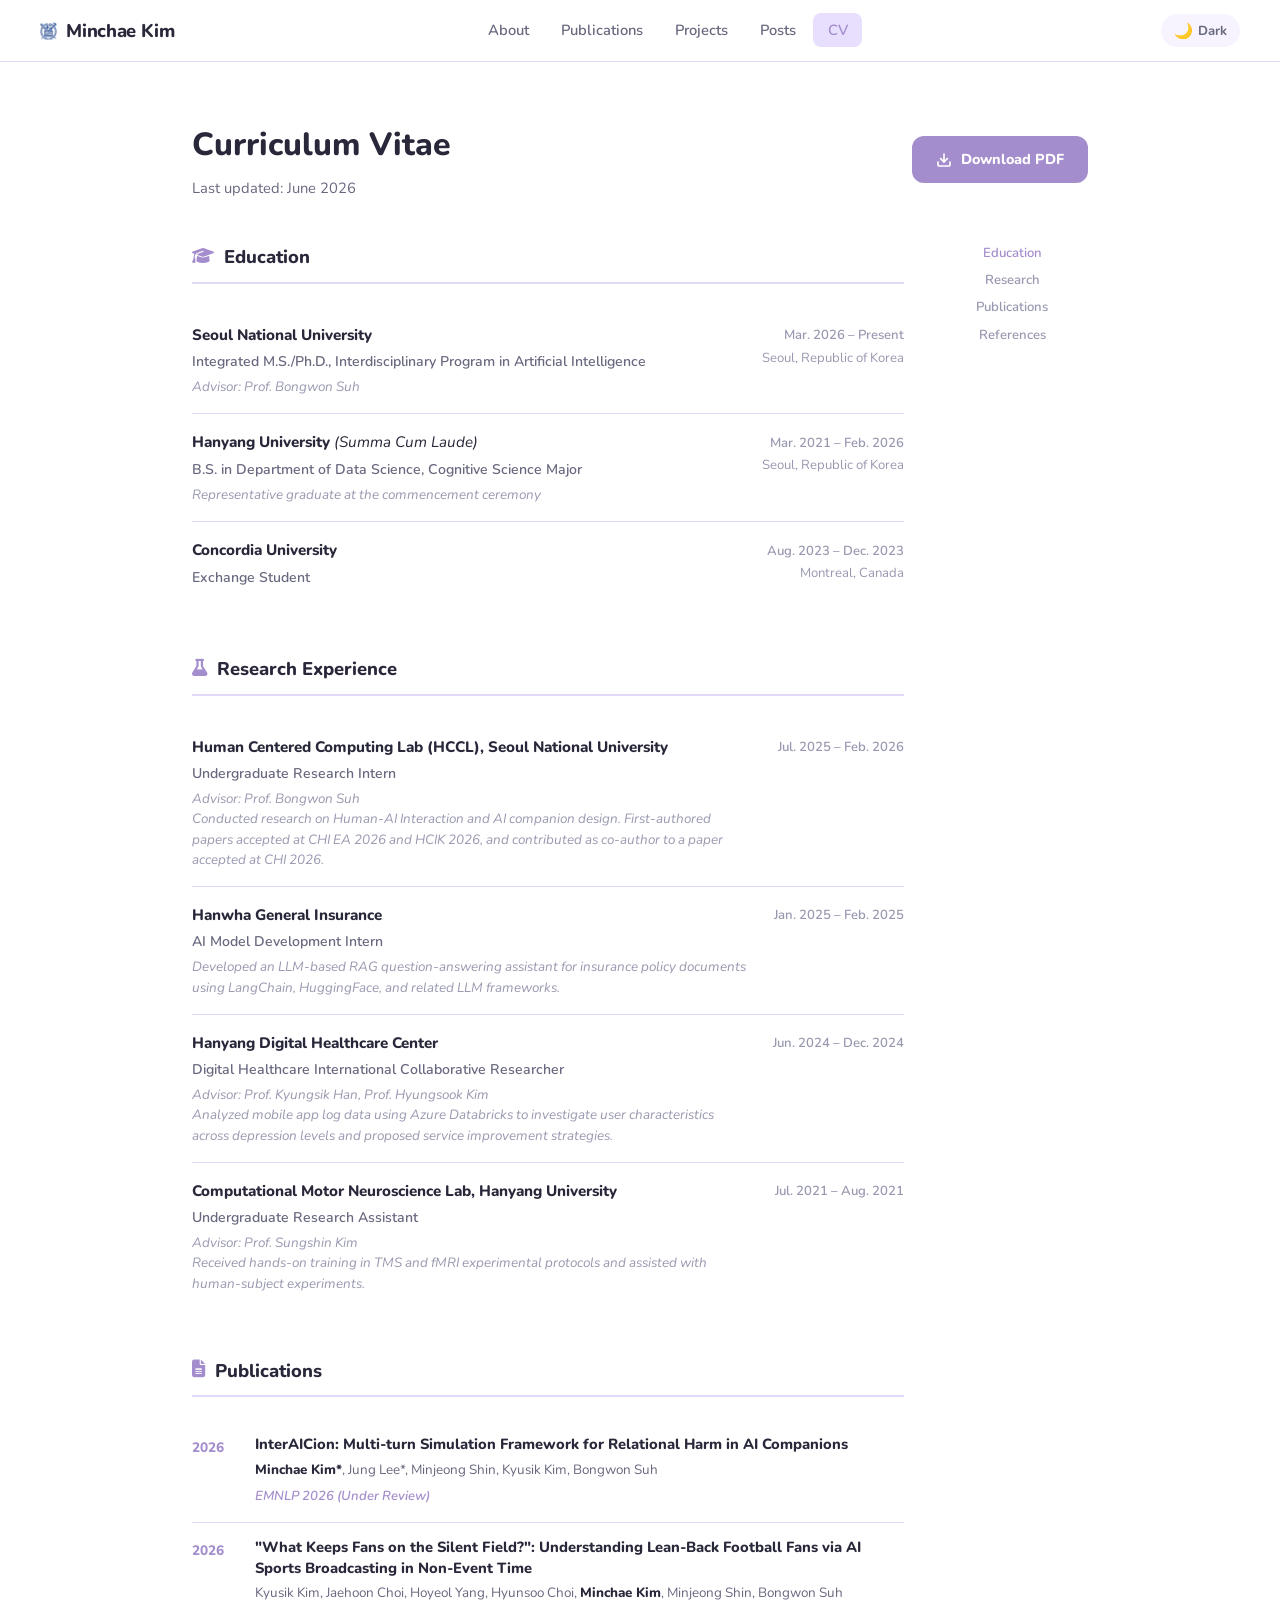
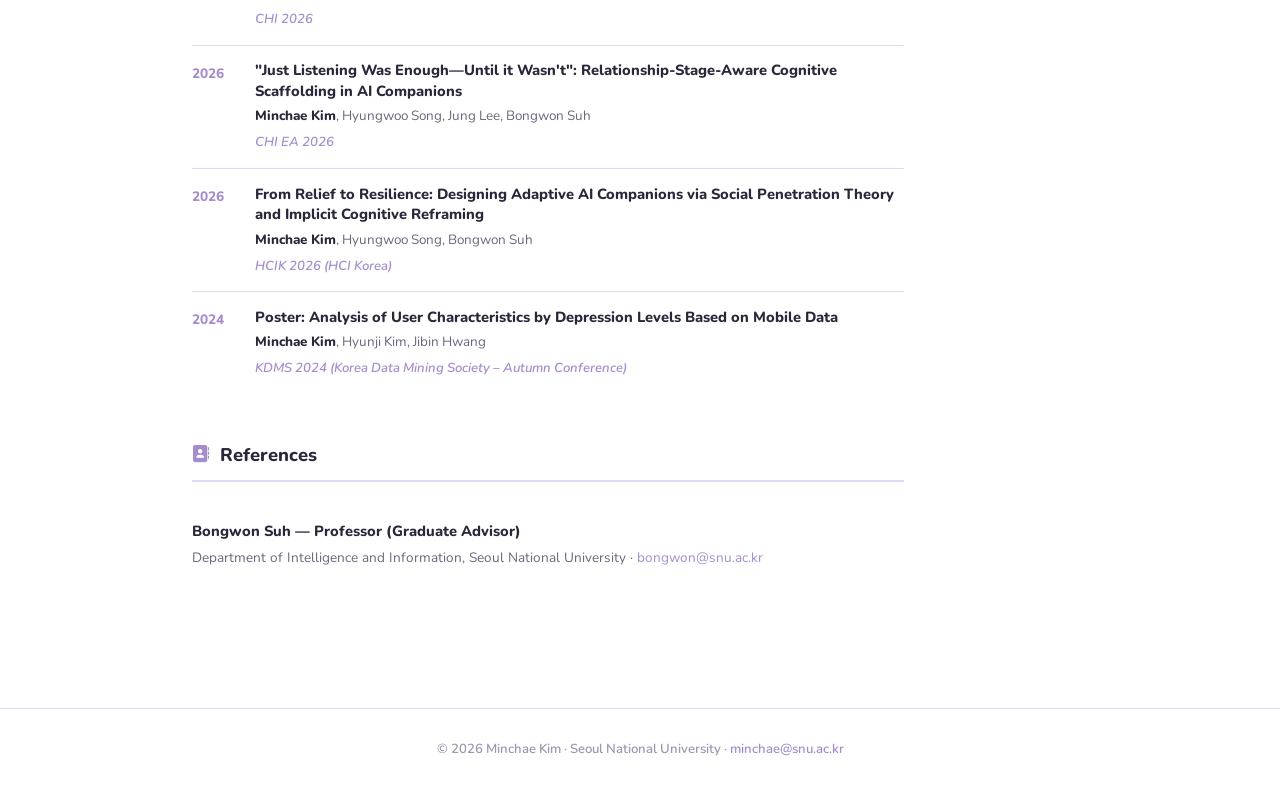
==== commit 9c53e8b9: "Update CV PDF and fix Jun->Jul dates in research experience Co-Authored-By: Claude Sonnet 4.6 <norep" ====
--- a/cv.html
+++ b/cv.html
@@ -4,7 +4,7 @@
   <meta charset="UTF-8" />
   <meta name="viewport" content="width=device-width, initial-scale=1.0" />
   <title>CV · Minchae Kim</title>
-  <link rel="stylesheet" href="assets/css/style.css?v=3" />
+  <link rel="stylesheet" href="assets/css/style.css?v=6" />
   <link rel="stylesheet" href="https://cdnjs.cloudflare.com/ajax/libs/font-awesome/6.5.0/css/all.min.css" />
   <script src="assets/js/main.js" defer></script>
 </head>
@@ -111,7 +111,7 @@
         </div>
       </div>
       <div>
-        <div class="cv-entry-date">Jun. 2025 – Feb. 2026</div>
+        <div class="cv-entry-date">Jul. 2025 – Feb. 2026</div>
       </div>
     </div>
 
@@ -152,7 +152,7 @@
         </div>
       </div>
       <div>
-        <div class="cv-entry-date">Jun. 2021 – Aug. 2021</div>
+        <div class="cv-entry-date">Jul. 2021 – Aug. 2021</div>
       </div>
     </div>
   </div>
--- a/assets/css/style.css
+++ b/assets/css/style.css
@@ -146,7 +146,7 @@
 
 #theme-toggle {
   background: var(--card);
-  border: 1.5px solid var(--border);
+  border: none;
   border-radius: 50px;
   cursor: pointer;
   padding: 0.38rem 0.8rem;
@@ -255,6 +255,36 @@
 
 .photo-placeholder .ph-icon { font-size: 2.4rem; opacity: 0.5; }
 
+.profile-photo-container {
+  position: relative;
+  width: fit-content;
+}
+
+.hi-bubble {
+  position: absolute;
+  top: 14px;
+  left: -18px;
+  background: #e8dfff;
+  color: #111;
+  font-size: 0.75rem;
+  font-weight: 800;
+  padding: 0.28rem 0.65rem;
+  border-radius: 14px;
+  letter-spacing: 0.03em;
+  pointer-events: none;
+  z-index: 2;
+}
+
+.hi-bubble::after {
+  content: '';
+  position: absolute;
+  bottom: -8px;
+  left: 12px;
+  border-top: 9px solid #e8dfff;
+  border-left: 7px solid transparent;
+  border-right: 3px solid transparent;
+}
+
 .social-links {
   display: flex;
   gap: 0.6rem;
@@ -265,7 +295,7 @@
   height: 40px;
   border-radius: 10px;
   background: var(--card);
-  border: 1.5px solid var(--border);
+  border: none;
   display: flex;
   align-items: center;
   justify-content: center;
@@ -318,11 +348,10 @@
 .about-bio p:last-child { margin-bottom: 0; }
 
 .about-quote {
-  border-left: 3px solid var(--accent);
   margin: 1.2rem 0 0 0;
   padding: 0.65rem 1.1rem;
   background: var(--bg-2);
-  border-radius: 0 8px 8px 0;
+  border-radius: 8px;
   font-style: italic;
   font-size: 0.95rem;
   color: var(--text);
@@ -339,7 +368,7 @@
 }
 
 .about-left .interests-grid {
-  margin-top: 0.3rem;
+  margin-top: 0;
 }
 
 .interests-label {
@@ -350,6 +379,7 @@
   text-transform: uppercase;
   text-align: center;
   margin-top: 0.3rem;
+  margin-bottom: 0.1rem;
 }
 
 .about-left .interest-chip {
@@ -1008,6 +1038,11 @@
   font-weight: 700;
   color: var(--text);
   line-height: 1.4;
+}
+
+.proj-org-tag {
+  color: var(--accent);
+  font-weight: 700;
 }
 
 .proj-cat {
